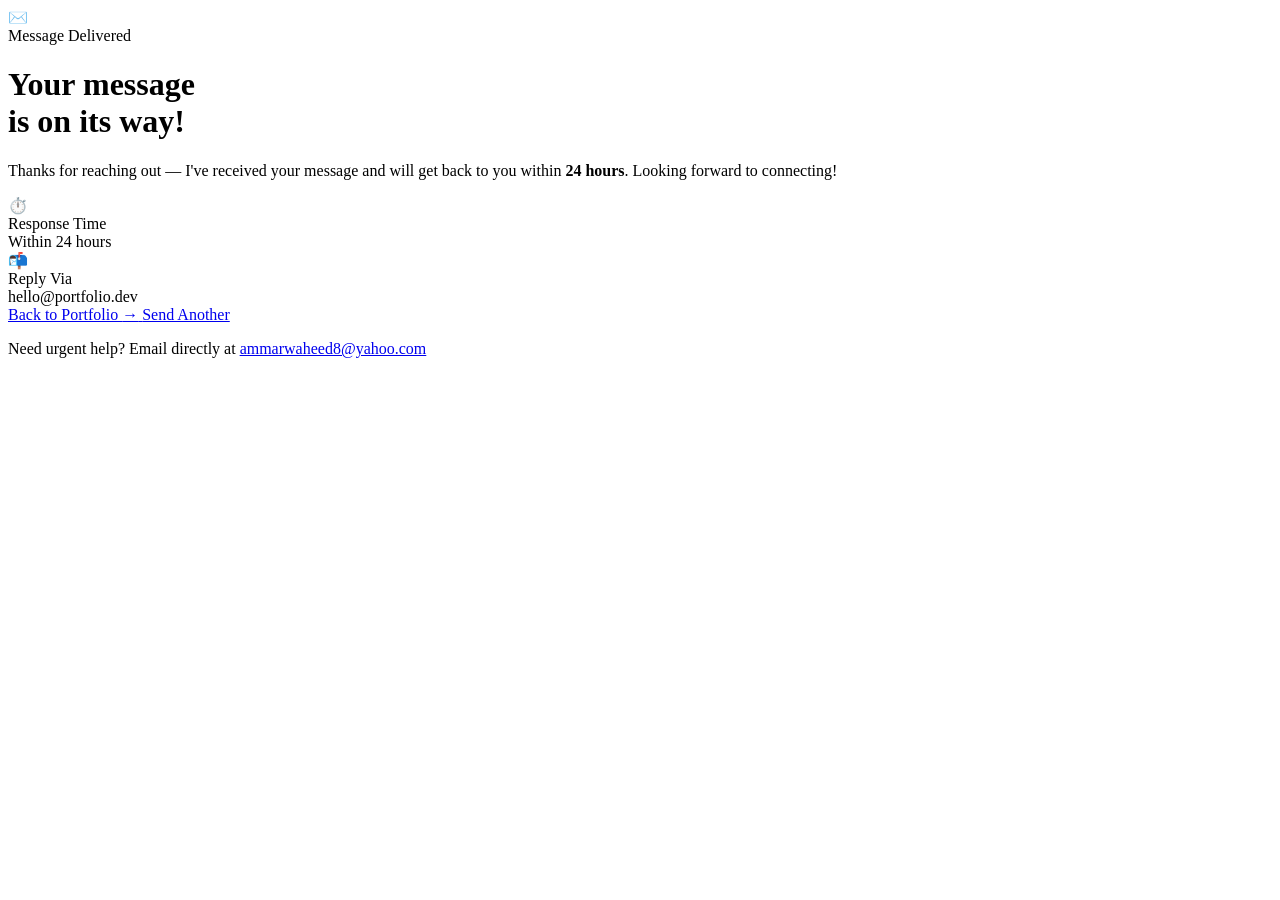
==== form_submit.html @ 2ac05d37 "Uploaded Form Submission HTML file" ====
<!DOCTYPE html>
<html lang="en">
<head>
  <meta charset="UTF-8" />
  <meta name="viewport" content="width=device-width, initial-scale=1.0, maximum-scale=1.0" />
  <title>Message Sent — Portfolio</title>
  <link rel="preconnect" href="https://fonts.googleapis.com">
  <link href="https://fonts.googleapis.com/css2?family=Syne:wght@400;500;600;700;800&family=DM+Sans:ital,wght@0,300;0,400;0,500;1,300&display=swap" rel="stylesheet">
  <link rel="stylesheet" href="CSS/form_submit.css">
  
</head>
<body>

  <div class="cursor-glow" id="cursorGlow"></div>
  <div class="blob blob-1"></div>
  <div class="blob blob-2"></div>

  <div class="card">

    <!-- Spinning icon -->
    <div class="icon-wrap">
      <div class="icon-ring"></div>
      <div class="icon-ring-inner"></div>
      <div class="icon-inner">✉️</div>
      <div class="confetti">
        <span></span><span></span><span></span><span></span>
        <span></span><span></span><span></span><span></span>
      </div>
    </div>

    <!-- Status badge -->
    <div class="status-label">
      <span class="status-dot"></span>
      Message Delivered
    </div>

    <!-- Heading -->
    <h1>Your message<br>is on its <span class="highlight">way!</span></h1>

    <!-- Body -->
    <p class="body-text">
      Thanks for reaching out — I've received your message and will get back to you within <strong style="color:var(--white)">24 hours</strong>. Looking forward to connecting!
    </p>

    <!-- Detail rows -->
    <div class="details">
      <div class="detail-row">
        <div class="detail-icon">⏱️</div>
        <div>
          <div class="detail-label">Response Time</div>
          <div class="detail-value">Within 24 hours</div>
        </div>
      </div>
      <div class="detail-row">
        <div class="detail-icon">📬</div>
        <div>
          <div class="detail-label">Reply Via</div>
          <div class="detail-value">hello@portfolio.dev</div>
        </div>
      </div>
    </div>

    <div class="divider"></div>

    <!-- Actions -->
    <div class="actions">
      <a href="index.html" class="btn-primary">
        Back to Portfolio <span class="arrow">→</span>
      </a>
      <a href="index.html" class="btn-ghost" onclick="sessionStorage.setItem('goTo','contact');return true;">
        Send Another
      </a>
    </div>

  </div>

  <p class="footer-note">
    Need urgent help? Email directly at <a href="mailto:ammarwaheed8@yahoo.com">ammarwaheed8@yahoo.com</a>
  </p>

  <script src="JS/form_submit.js"></script>
</body>
</html>
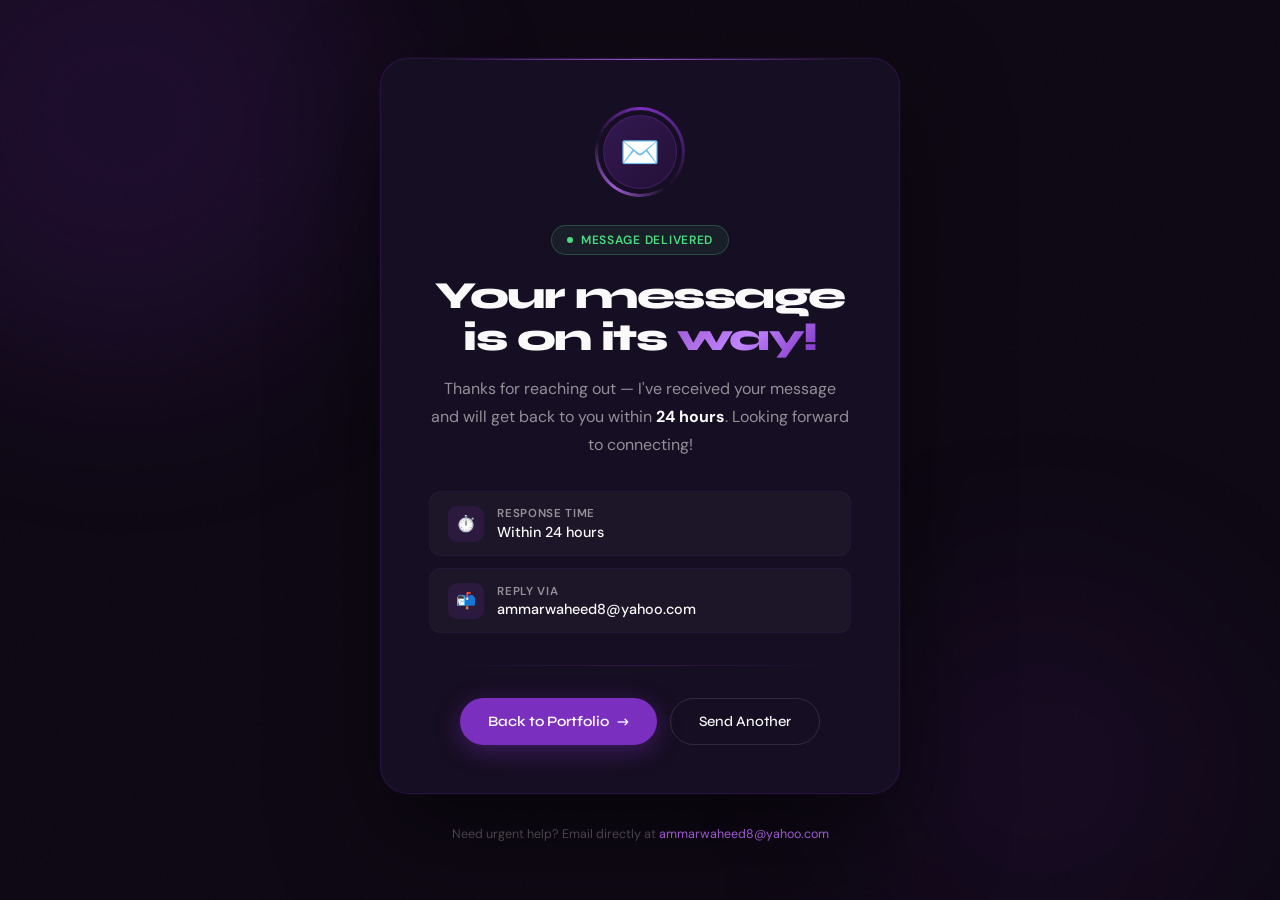
==== commit 4e19b632: "Update form_submit.html" ====
--- a/form_submit.html
+++ b/form_submit.html
@@ -55,7 +55,7 @@
         <div class="detail-icon">📬</div>
         <div>
           <div class="detail-label">Reply Via</div>
-          <div class="detail-value">hello@portfolio.dev</div>
+          <div class="detail-value">ammarwaheed8@yahoo.com</div>
         </div>
       </div>
     </div>
--- a/CSS/form_submit.css
+++ b/CSS/form_submit.css
@@ -0,0 +1,344 @@
+    :root {
+      --purple: #7B2FBE;
+      --purple-light: #9B59D0;
+      --purple-dark: #5A1F8C;
+      --purple-glow: rgba(123,47,190,0.25);
+      --white: #FAFAFA;
+      --dark: #0E0814;
+      --dark-2: #160E22;
+      --dark-3: #1E1430;
+      --text-muted: rgba(250,250,250,0.55);
+      --font-display: 'Syne', sans-serif;
+      --font-body: 'DM Sans', sans-serif;
+      --transition: cubic-bezier(0.4, 0, 0.2, 1);
+      --transition-bounce: cubic-bezier(0.34, 1.56, 0.64, 1);
+    }
+
+    *, *::before, *::after { box-sizing: border-box; margin: 0; padding: 0; }
+    html { font-size: 16px; }
+
+    body {
+      font-family: var(--font-body);
+      background: var(--dark);
+      color: var(--white);
+      min-height: 100vh;
+      display: flex;
+      flex-direction: column;
+      align-items: center;
+      justify-content: center;
+      overflow-x: hidden;
+      padding: 2rem 1.5rem;
+    }
+
+    /* Noise overlay */
+    body::before {
+      content: '';
+      position: fixed; inset: 0;
+      background-image: url("data:image/svg+xml,%3Csvg viewBox='0 0 256 256' xmlns='http://www.w3.org/2000/svg'%3E%3Cfilter id='noise'%3E%3CfeTurbulence type='fractalNoise' baseFrequency='0.9' numOctaves='4' stitchTiles='stitch'/%3E%3C/filter%3E%3Crect width='100%25' height='100%25' filter='url(%23noise)' opacity='0.04'/%3E%3C/svg%3E");
+      pointer-events: none;
+      z-index: 0;
+      opacity: 0.5;
+    }
+
+    /* Cursor glow */
+    .cursor-glow {
+      position: fixed;
+      width: 400px; height: 400px;
+      border-radius: 50%;
+      background: radial-gradient(circle, rgba(123,47,190,0.12) 0%, transparent 70%);
+      pointer-events: none;
+      transform: translate(-50%, -50%);
+      z-index: 0;
+    }
+
+    /* Background blobs */
+    .blob {
+      position: fixed;
+      border-radius: 50%;
+      filter: blur(90px);
+      pointer-events: none;
+      z-index: 0;
+    }
+    .blob-1 {
+      width: 500px; height: 500px;
+      background: rgba(123,47,190,0.14);
+      top: -15%; left: -10%;
+      animation: blob-move 14s ease-in-out infinite alternate;
+    }
+    .blob-2 {
+      width: 350px; height: 350px;
+      background: rgba(90,31,140,0.12);
+      bottom: -5%; right: 5%;
+      animation: blob-move 18s ease-in-out infinite alternate-reverse;
+    }
+    @keyframes blob-move {
+      0% { transform: translate(0,0) scale(1); }
+      100% { transform: translate(40px,30px) scale(1.1); }
+    }
+
+    /* Main card */
+    .card {
+      position: relative;
+      z-index: 2;
+      width: 100%;
+      max-width: 520px;
+      background: var(--dark-2);
+      border: 1px solid rgba(123,47,190,0.18);
+      border-radius: 28px;
+      padding: clamp(2rem, 6vw, 3rem);
+      text-align: center;
+      box-shadow: 0 40px 100px rgba(0,0,0,0.5), 0 0 0 1px rgba(123,47,190,0.1);
+      animation: card-enter 0.7s var(--transition-bounce) both;
+    }
+    @keyframes card-enter {
+      from { opacity: 0; transform: translateY(40px) scale(0.96); }
+      to   { opacity: 1; transform: translateY(0) scale(1); }
+    }
+
+    /* Top glow line */
+    .card::before {
+      content: '';
+      position: absolute; top: 0; left: 10%; right: 10%;
+      height: 1px;
+      background: linear-gradient(90deg, transparent, var(--purple-light), transparent);
+      border-radius: 1px;
+    }
+
+    /* Success icon */
+    .icon-wrap {
+      width: 90px; height: 90px;
+      margin: 0 auto 1.75rem;
+      position: relative;
+      animation: icon-pop 0.7s var(--transition-bounce) 0.2s both;
+    }
+    @keyframes icon-pop {
+      from { opacity: 0; transform: scale(0.5) rotate(-20deg); }
+      to   { opacity: 1; transform: scale(1) rotate(0deg); }
+    }
+
+    .icon-ring {
+      position: absolute; inset: 0;
+      border-radius: 50%;
+      background: conic-gradient(from 0deg, var(--purple), transparent 40%, var(--purple-light), transparent 80%, var(--purple));
+      animation: spin 6s linear infinite;
+    }
+    @keyframes spin { to { transform: rotate(360deg); } }
+
+    .icon-ring-inner {
+      position: absolute; inset: 3px;
+      border-radius: 50%;
+      background: var(--dark-2);
+    }
+
+    .icon-inner {
+      position: absolute; inset: 8px;
+      border-radius: 50%;
+      background: linear-gradient(135deg, rgba(123,47,190,0.3), rgba(90,31,140,0.2));
+      border: 1px solid rgba(123,47,190,0.3);
+      display: flex; align-items: center; justify-content: center;
+      font-size: 2rem;
+    }
+
+    /* Confetti dots */
+    .confetti {
+      position: absolute; inset: -30px;
+      pointer-events: none;
+    }
+    .confetti span {
+      position: absolute;
+      width: 6px; height: 6px;
+      border-radius: 50%;
+      background: var(--purple-light);
+      animation: confetti-fly 1.2s var(--transition-bounce) both;
+    }
+    .confetti span:nth-child(1)  { top: 10%; left: 20%;  background: #c084fc; animation-delay: 0.3s; }
+    .confetti span:nth-child(2)  { top: 5%;  left: 50%;  background: var(--purple-light); animation-delay: 0.35s; }
+    .confetti span:nth-child(3)  { top: 15%; right: 20%; background: #a78bfa; animation-delay: 0.4s; }
+    .confetti span:nth-child(4)  { top: 50%; left: 0%;   background: #c084fc; animation-delay: 0.45s; width: 5px; height: 5px; }
+    .confetti span:nth-child(5)  { top: 50%; right: 0%;  background: var(--purple); animation-delay: 0.38s; }
+    .confetti span:nth-child(6)  { bottom: 15%; left: 15%; background: #a78bfa; animation-delay: 0.42s; width: 4px; height: 4px; }
+    .confetti span:nth-child(7)  { bottom: 5%;  left: 45%; background: #c084fc; animation-delay: 0.48s; }
+    .confetti span:nth-child(8)  { bottom: 15%; right: 15%; background: var(--purple-light); animation-delay: 0.33s; width: 5px; height: 5px; }
+    @keyframes confetti-fly {
+      0%   { opacity: 0; transform: scale(0) translateY(0); }
+      60%  { opacity: 1; }
+      100% { opacity: 0; transform: scale(1.5) translateY(-30px); }
+    }
+
+    /* Label */
+    .status-label {
+      display: inline-flex; align-items: center; gap: 0.5rem;
+      padding: 0.35rem 0.9rem;
+      background: rgba(74,222,128,0.08);
+      border: 1px solid rgba(74,222,128,0.25);
+      border-radius: 100px;
+      font-size: 0.75rem;
+      font-weight: 600;
+      color: #4ade80;
+      letter-spacing: 0.06em;
+      text-transform: uppercase;
+      margin-bottom: 1.25rem;
+      animation: fade-up 0.5s var(--transition) 0.4s both;
+    }
+    .status-dot {
+      width: 6px; height: 6px;
+      background: #4ade80;
+      border-radius: 50%;
+      animation: pulse-dot 2s ease-in-out infinite;
+    }
+    @keyframes pulse-dot {
+      0%,100% { box-shadow: 0 0 0 0 rgba(74,222,128,0.4); }
+      50%      { box-shadow: 0 0 0 5px rgba(74,222,128,0); }
+    }
+
+    /* Heading */
+    h1 {
+      font-family: var(--font-display);
+      font-size: clamp(1.75rem, 5vw, 2.4rem);
+      font-weight: 800;
+      letter-spacing: -0.04em;
+      line-height: 1.1;
+      margin-bottom: 1rem;
+      animation: fade-up 0.5s var(--transition) 0.45s both;
+    }
+    h1 .highlight {
+      background: linear-gradient(135deg, var(--purple-light), #c084fc, var(--purple));
+      -webkit-background-clip: text;
+      background-clip: text;
+      -webkit-text-fill-color: transparent;
+    }
+
+    /* Body text */
+    .body-text {
+      font-size: clamp(0.9rem, 2vw, 1rem);
+      line-height: 1.75;
+      color: var(--text-muted);
+      margin-bottom: 2rem;
+      animation: fade-up 0.5s var(--transition) 0.5s both;
+    }
+
+    /* Detail pills */
+    .details {
+      display: flex;
+      flex-direction: column;
+      gap: 0.75rem;
+      margin-bottom: 2rem;
+      animation: fade-up 0.5s var(--transition) 0.55s both;
+    }
+    .detail-row {
+      display: flex; align-items: center; gap: 0.85rem;
+      padding: 0.85rem 1.1rem;
+      background: rgba(255,255,255,0.03);
+      border: 1px solid rgba(123,47,190,0.1);
+      border-radius: 12px;
+      text-align: left;
+    }
+    .detail-icon {
+      width: 36px; height: 36px;
+      flex-shrink: 0;
+      background: rgba(123,47,190,0.15);
+      border-radius: 9px;
+      display: flex; align-items: center; justify-content: center;
+      font-size: 1rem;
+    }
+    .detail-label {
+      font-size: 0.72rem;
+      letter-spacing: 0.06em;
+      text-transform: uppercase;
+      color: var(--text-muted);
+      font-weight: 600;
+    }
+    .detail-value {
+      font-size: 0.9rem;
+      font-weight: 500;
+      margin-top: 0.1rem;
+    }
+
+    /* Divider */
+    .divider {
+      height: 1px;
+      background: linear-gradient(90deg, transparent, rgba(123,47,190,0.25), transparent);
+      margin: 0 0 2rem;
+      animation: fade-up 0.5s var(--transition) 0.55s both;
+    }
+
+    /* Buttons */
+    .actions {
+      display: flex; gap: 0.85rem; flex-wrap: wrap;
+      justify-content: center;
+      animation: fade-up 0.5s var(--transition) 0.6s both;
+    }
+
+    .btn-primary {
+      display: inline-flex; align-items: center; gap: 0.5rem;
+      padding: 0.85rem 1.75rem;
+      background: var(--purple);
+      color: var(--white);
+      font-family: var(--font-display);
+      font-size: 0.9rem;
+      font-weight: 600;
+      text-decoration: none;
+      border-radius: 100px;
+      border: none;
+      cursor: pointer;
+      box-shadow: 0 6px 25px rgba(123,47,190,0.4);
+      transition: transform 0.25s var(--transition-bounce), box-shadow 0.25s;
+    }
+    .btn-primary:hover {
+      transform: translateY(-3px);
+      box-shadow: 0 14px 40px rgba(123,47,190,0.55);
+    }
+    .btn-primary .arrow { transition: transform 0.25s var(--transition-bounce); }
+    .btn-primary:hover .arrow { transform: translateX(4px); }
+
+    .btn-ghost {
+      display: inline-flex; align-items: center; gap: 0.5rem;
+      padding: 0.85rem 1.75rem;
+      background: transparent;
+      color: var(--white);
+      font-family: var(--font-display);
+      font-size: 0.9rem;
+      font-weight: 500;
+      border: 1.5px solid rgba(250,250,250,0.12);
+      border-radius: 100px;
+      cursor: pointer;
+      text-decoration: none;
+      transition: border-color 0.25s, background 0.25s, transform 0.25s var(--transition-bounce);
+    }
+    .btn-ghost:hover {
+      border-color: rgba(123,47,190,0.5);
+      background: rgba(123,47,190,0.08);
+      transform: translateY(-2px);
+    }
+
+    /* Footer note */
+    .footer-note {
+      position: relative; z-index: 2;
+      margin-top: 2rem;
+      font-size: 0.78rem;
+      color: rgba(250,250,250,0.25);
+      animation: fade-up 0.5s var(--transition) 0.65s both;
+      text-align: center;
+    }
+    .footer-note a {
+      color: var(--purple-light);
+      text-decoration: none;
+    }
+    .footer-note a:hover { text-decoration: underline; }
+
+    @keyframes fade-up {
+      from { opacity: 0; transform: translateY(16px); }
+      to   { opacity: 1; transform: translateY(0); }
+    }
+
+    /* Responsive */
+    @media (max-width: 480px) {
+      .card { padding: 1.75rem 1.25rem; border-radius: 20px; }
+      .actions { flex-direction: column; align-items: stretch; }
+      .btn-primary, .btn-ghost { justify-content: center; }
+    }
+
+    @media (max-width: 360px) {
+      h1 { font-size: 1.5rem; }
+      .icon-wrap { width: 74px; height: 74px; }
+    }
